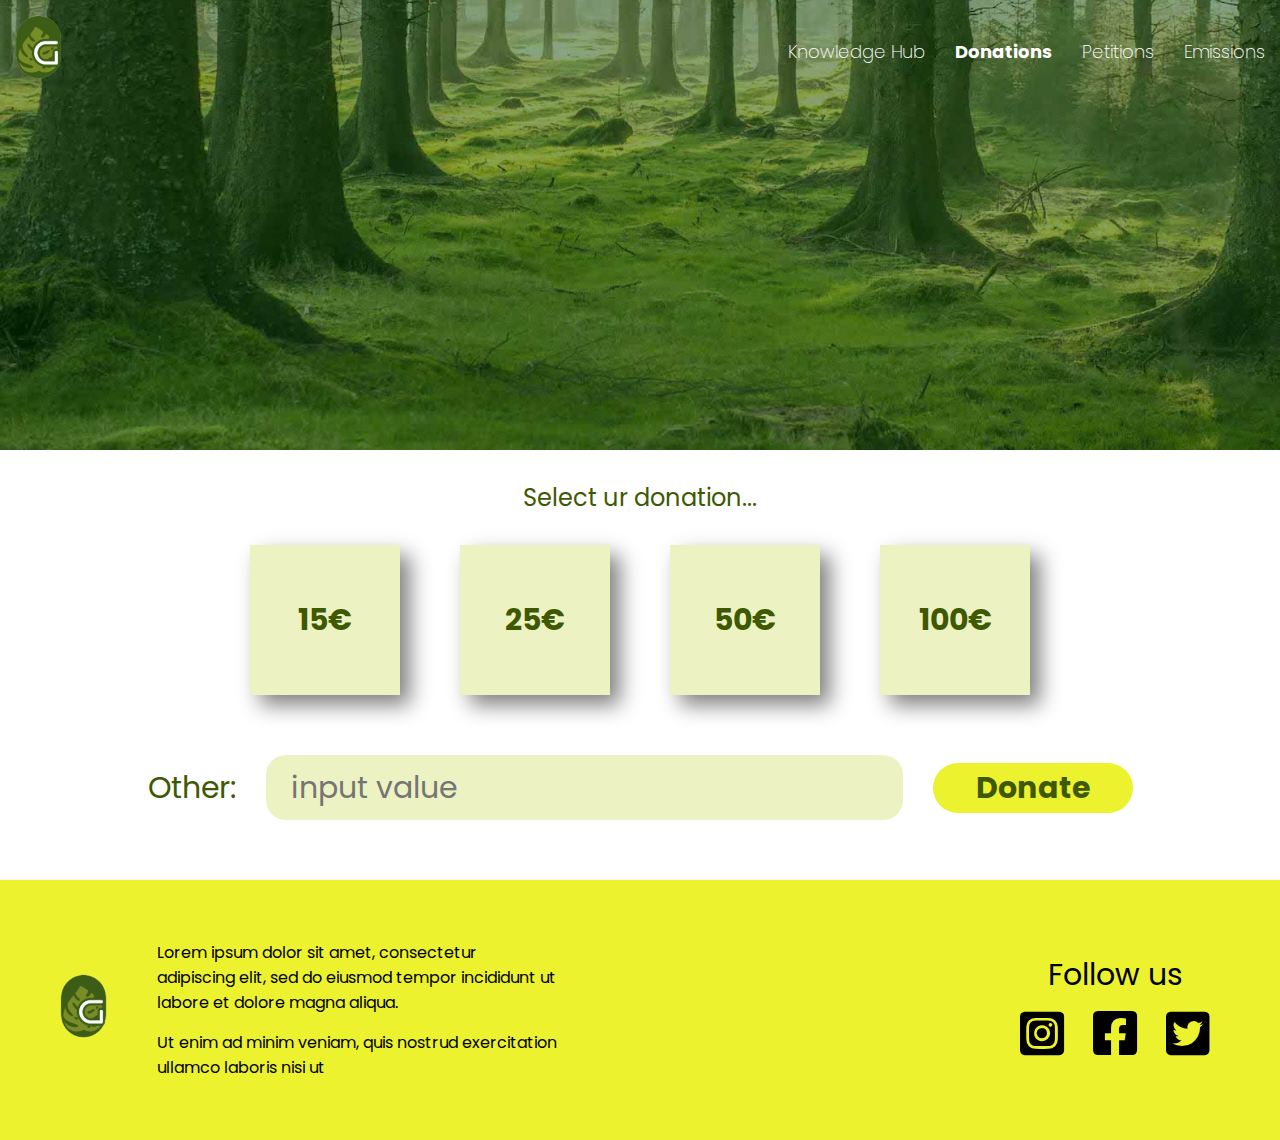
==== HTML/Donations.html @ 3ab7500e "commite" ====
<!DOCTYPE html>
<html lang="en">

<head>
    <meta charset="UTF-8">
    <meta name="viewport" content="width=device-width, initial-scale=1.0">
    <link rel="stylesheet" href="../CSS/all.min.css">
    <link rel="stylesheet" href="../CSS/Donations.css">
    <title>Document</title>
    <link rel="icon" href="../Images/Logo.png">
</head>

<body>
    <header>
        <div class="up">
            <a href="Index.html" class="logo">
                <img src="../Images/Logo.png" alt="Logo...">
            </a>
            <nav>
                <ul>
                    <li><a href="KnowledgeHub.html">Knowledge Hub</a></li>
                    <li><a href="Donations.html" class="active">Donations</a></li>
                    <li><a href="Petitions.html">Petitions</a></li>
                    <li><a href="Emissions.html">Emissions</a></li>
                </ul>
            </nav>
        </div>
    </header>

    <div class="main">
        <h2>Select ur donation...</h2>

        <div class="Donation">
            <div>15€</div>
            <div>25€</div>
            <div>50€</div>
            <div>100€</div>
        </div>

        <div class="Other">
            <p>Other:</p>
            <input type="number" placeholder="input value">
            <a href="">Donate</a>
        </div>
    </div>



    <footer>
        <div class="left">
            <a href="Index.html" class="logo">
                <img src="../Images/Logo.png" alt="Logo...">
            </a>
            <div>
                <p>Lorem ipsum dolor sit amet, consectetur adipiscing elit, sed do eiusmod tempor incididunt ut labore
                    et dolore magna aliqua.
                </p>
                <p>
                    Ut enim ad minim veniam, quis nostrud exercitation ullamco laboris nisi ut
                </p>
            </div>
        </div>
        <div class="right">
            <p>Follow us</p>
            <div>
                <a href="#"><i class="fa-brands fa-instagram-square"></i> </a>
                <a href="#"><i class="fa-brands fa-facebook-square"></i> </a>
                <a href="#"><i class="fa-brands fa-twitter-square"></i> </a>
            </div>
        </div>
    </footer>
</body>

</html>
---- CSS/Donations.css ----
@import url("https://fonts.googleapis.com/css2?family=Poppins:ital,wght@0,100;0,200;0,300;0,400;0,500;0,600;0,700;0,800;0,900;1,100;1,200;1,300;1,400;1,500;1,600;1,700;1,800;1,900&display=swap");*{margin:0;padding:0;border:0;font-family:"Poppins", sans-serif}.logo{-webkit-transition:1000ms;transition:1000ms}.logo:hover{-webkit-transform:rotatey(360deg);transform:rotatey(360deg)}.logo img{height:65px}header{position:relative;height:420px;background-image:-webkit-gradient(linear, left top, left bottom, from(#003f0075)),url(../Images/Forest_01.jpg);background-image:linear-gradient(#003f0075),url(../Images/Forest_01.jpg);background-position:center bottom;background-size:cover;display:-webkit-box;display:-ms-flexbox;display:flex;-webkit-box-orient:vertical;-webkit-box-direction:normal;-ms-flex-direction:column;flex-direction:column;color:white;padding:15px;z-index:0}header .up{display:-webkit-box;display:-ms-flexbox;display:flex;-webkit-box-align:center;-ms-flex-align:center;align-items:center;-webkit-box-pack:justify;-ms-flex-pack:justify;justify-content:space-between}header .up nav ul{display:-webkit-box;display:-ms-flexbox;display:flex;-webkit-box-align:center;-ms-flex-align:center;align-items:center;-webkit-box-pack:justify;-ms-flex-pack:justify;justify-content:space-between;list-style:none}header .up nav ul li{margin:0 30px 0 0;font-size:18px}header .up nav ul li a{display:inline-block;color:#fff;text-decoration:none;font-weight:200;-webkit-transition:500ms;transition:500ms}header .up nav ul li a:hover{-webkit-transform:scale(1.2);transform:scale(1.2);color:#ecf22e}header .up nav ul li .active{font-weight:bold}header .up nav ul li:last-child{margin:0}header .down{margin:auto;text-align:center;cursor:default}header .down h1{font-weight:200;font-size:55px}header .down h2{font-size:40px}footer{background-color:#ecf22e;display:-webkit-box;display:-ms-flexbox;display:flex;-webkit-box-align:center;-ms-flex-align:center;align-items:center;-webkit-box-pack:justify;-ms-flex-pack:justify;justify-content:space-between;padding:60px 60px}footer .left{display:-webkit-box;display:-ms-flexbox;display:flex;-webkit-box-align:center;-ms-flex-align:center;align-items:center;-webkit-box-pack:center;-ms-flex-pack:center;justify-content:center;-webkit-box-orient:horizontal;-webkit-box-direction:normal;-ms-flex-direction:row;flex-direction:row}footer .left p{width:400px;margin-left:50px;display:block}footer .left p:first-child{margin-bottom:15px}footer .right{display:-webkit-box;display:-ms-flexbox;display:flex;-webkit-box-align:center;-ms-flex-align:center;align-items:center;-webkit-box-pack:center;-ms-flex-pack:center;justify-content:center;-webkit-box-orient:vertical;-webkit-box-direction:normal;-ms-flex-direction:column;flex-direction:column;font-size:30px}footer .right a{text-decoration:none;color:#000;font-weight:100;-webkit-transition:500ms;transition:500ms}footer .right a i{margin:10px;font-size:50px}footer .right a:hover{color:#333}.main{display:-webkit-box;display:-ms-flexbox;display:flex;-webkit-box-align:center;-ms-flex-align:center;align-items:center;-webkit-box-pack:center;-ms-flex-pack:center;justify-content:center;-webkit-box-orient:vertical;-webkit-box-direction:normal;-ms-flex-direction:column;flex-direction:column;color:#3e5902}.main h2{margin:30px 0;font-weight:normal}.main .Donation{display:-webkit-box;display:-ms-flexbox;display:flex;-webkit-box-align:center;-ms-flex-align:center;align-items:center;-webkit-box-pack:center;-ms-flex-pack:center;justify-content:center;-webkit-box-orient:horizontal;-webkit-box-direction:normal;-ms-flex-direction:row;flex-direction:row}.main .Donation>div{width:150px;height:150px;background-color:#edf2c2;display:-webkit-box;display:-ms-flexbox;display:flex;-webkit-box-align:center;-ms-flex-align:center;align-items:center;-webkit-box-pack:center;-ms-flex-pack:center;justify-content:center;-webkit-box-orient:horizontal;-webkit-box-direction:normal;-ms-flex-direction:row;flex-direction:row;margin:0 30px;margin-bottom:60px;-webkit-box-shadow:10px 10px 20px gray;box-shadow:10px 10px 20px gray;font-weight:bold;font-size:30px;cursor:pointer}.main .Donation>div:hover{background-color:#d4e06e}.main .Other{display:-webkit-box;display:-ms-flexbox;display:flex;-webkit-box-align:center;-ms-flex-align:center;align-items:center;-webkit-box-pack:center;-ms-flex-pack:center;justify-content:center;-webkit-box-orient:horizontal;-webkit-box-direction:normal;-ms-flex-direction:row;flex-direction:row;font-size:30px;margin-bottom:60px}.main .Other a{display:-webkit-box;display:-ms-flexbox;display:flex;-webkit-box-align:center;-ms-flex-align:center;align-items:center;-webkit-box-pack:center;-ms-flex-pack:center;justify-content:center;-webkit-box-orient:horizontal;-webkit-box-direction:normal;-ms-flex-direction:row;flex-direction:row;border-radius:50px;background-color:#ecf22e;color:#3e5902;width:200px;height:50px;text-decoration:none;-webkit-transition:500ms;transition:500ms;font-weight:bold}.main .Other a:hover{background-color:#aaaf0b}.main .Other input{background-color:#edf2c2;height:45px;border-radius:20px;margin:0 30px;padding:10px 25px;font-size:30px;color:#3e5902}
/*# sourceMappingURL=Donations.css.map */
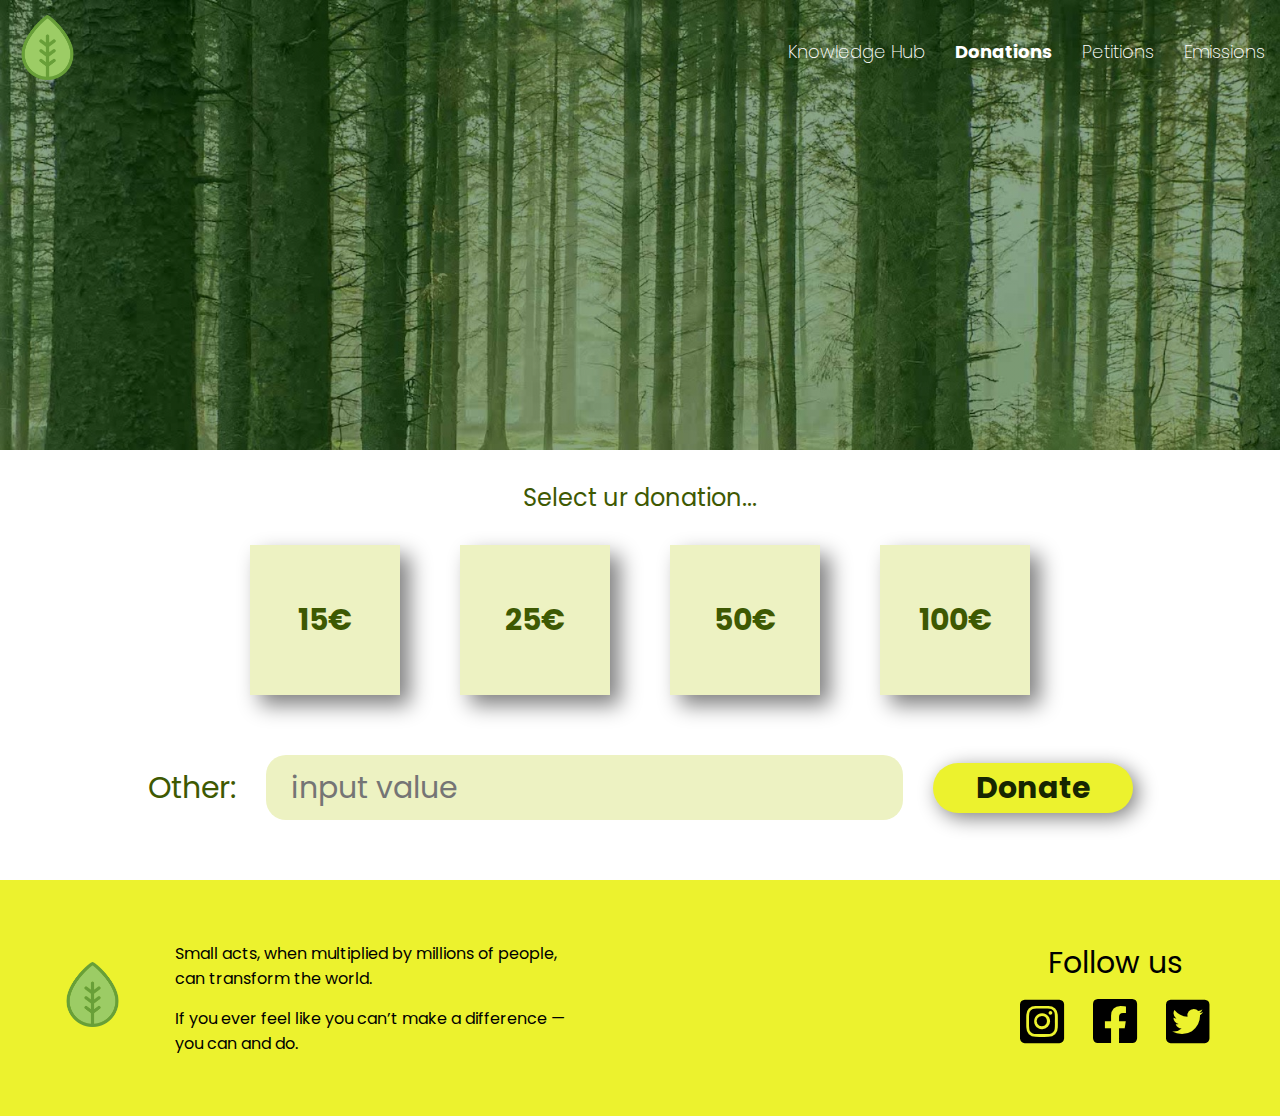
==== commit ed1a89ae: "Final" ====
--- a/HTML/Donations.html
+++ b/HTML/Donations.html
@@ -13,8 +13,8 @@
 <body>
     <header>
         <div class="up">
-            <a href="Index.html" class="logo">
-                <img src="../Images/Logo.png" alt="Logo...">
+            <a href="Index.html">
+                <img src="../Images/Logo.png" alt="Logo..." class="logo">
             </a>
             <nav>
                 <ul>
@@ -24,6 +24,14 @@
                     <li><a href="Emissions.html">Emissions</a></li>
                 </ul>
             </nav>
+        </div>
+        <!--Slike Koje se slajdaju sa desna na levo-->
+        <div class="holder">
+            <div class="element"></div>
+            <div class="element"></div>
+            <div class="element"></div>
+            <div class="element"></div>
+            <div class="filter"></div>
         </div>
     </header>
 
@@ -40,7 +48,10 @@
         <div class="Other">
             <p>Other:</p>
             <input type="number" placeholder="input value">
-            <a href="">Donate</a>
+            <!-- 
+                 TODO Dodati alert kada se pritisne na dugme
+            -->
+            <a onclick="console.log('Hvala na Donaciji')">Donate</a>
         </div>
     </div>
 
@@ -48,15 +59,14 @@
 
     <footer>
         <div class="left">
-            <a href="Index.html" class="logo">
-                <img src="../Images/Logo.png" alt="Logo...">
+            <a href="Index.html">
+                <img src="../Images/Logo.png" alt="Logo..." class="logo">
             </a>
             <div>
-                <p>Lorem ipsum dolor sit amet, consectetur adipiscing elit, sed do eiusmod tempor incididunt ut labore
-                    et dolore magna aliqua.
+                <p>
+                    Small acts, when multiplied by millions of people, can transform the world.
                 </p>
-                <p>
-                    Ut enim ad minim veniam, quis nostrud exercitation ullamco laboris nisi ut
+                <p>If you ever feel like you can’t make a difference — you can and do.
                 </p>
             </div>
         </div>
@@ -69,6 +79,8 @@
             </div>
         </div>
     </footer>
+
+    <script src="../JS/SlideBar.js"></script>
 </body>
 
 </html>--- a/CSS/Donations.css
+++ b/CSS/Donations.css
@@ -1,2 +1,2 @@
-@import url("https://fonts.googleapis.com/css2?family=Poppins:ital,wght@0,100;0,200;0,300;0,400;0,500;0,600;0,700;0,800;0,900;1,100;1,200;1,300;1,400;1,500;1,600;1,700;1,800;1,900&display=swap");*{margin:0;padding:0;border:0;font-family:"Poppins", sans-serif}.logo{-webkit-transition:1000ms;transition:1000ms}.logo:hover{-webkit-transform:rotatey(360deg);transform:rotatey(360deg)}.logo img{height:65px}header{position:relative;height:420px;background-image:-webkit-gradient(linear, left top, left bottom, from(#003f0075)),url(../Images/Forest_01.jpg);background-image:linear-gradient(#003f0075),url(../Images/Forest_01.jpg);background-position:center bottom;background-size:cover;display:-webkit-box;display:-ms-flexbox;display:flex;-webkit-box-orient:vertical;-webkit-box-direction:normal;-ms-flex-direction:column;flex-direction:column;color:white;padding:15px;z-index:0}header .up{display:-webkit-box;display:-ms-flexbox;display:flex;-webkit-box-align:center;-ms-flex-align:center;align-items:center;-webkit-box-pack:justify;-ms-flex-pack:justify;justify-content:space-between}header .up nav ul{display:-webkit-box;display:-ms-flexbox;display:flex;-webkit-box-align:center;-ms-flex-align:center;align-items:center;-webkit-box-pack:justify;-ms-flex-pack:justify;justify-content:space-between;list-style:none}header .up nav ul li{margin:0 30px 0 0;font-size:18px}header .up nav ul li a{display:inline-block;color:#fff;text-decoration:none;font-weight:200;-webkit-transition:500ms;transition:500ms}header .up nav ul li a:hover{-webkit-transform:scale(1.2);transform:scale(1.2);color:#ecf22e}header .up nav ul li .active{font-weight:bold}header .up nav ul li:last-child{margin:0}header .down{margin:auto;text-align:center;cursor:default}header .down h1{font-weight:200;font-size:55px}header .down h2{font-size:40px}footer{background-color:#ecf22e;display:-webkit-box;display:-ms-flexbox;display:flex;-webkit-box-align:center;-ms-flex-align:center;align-items:center;-webkit-box-pack:justify;-ms-flex-pack:justify;justify-content:space-between;padding:60px 60px}footer .left{display:-webkit-box;display:-ms-flexbox;display:flex;-webkit-box-align:center;-ms-flex-align:center;align-items:center;-webkit-box-pack:center;-ms-flex-pack:center;justify-content:center;-webkit-box-orient:horizontal;-webkit-box-direction:normal;-ms-flex-direction:row;flex-direction:row}footer .left p{width:400px;margin-left:50px;display:block}footer .left p:first-child{margin-bottom:15px}footer .right{display:-webkit-box;display:-ms-flexbox;display:flex;-webkit-box-align:center;-ms-flex-align:center;align-items:center;-webkit-box-pack:center;-ms-flex-pack:center;justify-content:center;-webkit-box-orient:vertical;-webkit-box-direction:normal;-ms-flex-direction:column;flex-direction:column;font-size:30px}footer .right a{text-decoration:none;color:#000;font-weight:100;-webkit-transition:500ms;transition:500ms}footer .right a i{margin:10px;font-size:50px}footer .right a:hover{color:#333}.main{display:-webkit-box;display:-ms-flexbox;display:flex;-webkit-box-align:center;-ms-flex-align:center;align-items:center;-webkit-box-pack:center;-ms-flex-pack:center;justify-content:center;-webkit-box-orient:vertical;-webkit-box-direction:normal;-ms-flex-direction:column;flex-direction:column;color:#3e5902}.main h2{margin:30px 0;font-weight:normal}.main .Donation{display:-webkit-box;display:-ms-flexbox;display:flex;-webkit-box-align:center;-ms-flex-align:center;align-items:center;-webkit-box-pack:center;-ms-flex-pack:center;justify-content:center;-webkit-box-orient:horizontal;-webkit-box-direction:normal;-ms-flex-direction:row;flex-direction:row}.main .Donation>div{width:150px;height:150px;background-color:#edf2c2;display:-webkit-box;display:-ms-flexbox;display:flex;-webkit-box-align:center;-ms-flex-align:center;align-items:center;-webkit-box-pack:center;-ms-flex-pack:center;justify-content:center;-webkit-box-orient:horizontal;-webkit-box-direction:normal;-ms-flex-direction:row;flex-direction:row;margin:0 30px;margin-bottom:60px;-webkit-box-shadow:10px 10px 20px gray;box-shadow:10px 10px 20px gray;font-weight:bold;font-size:30px;cursor:pointer}.main .Donation>div:hover{background-color:#d4e06e}.main .Other{display:-webkit-box;display:-ms-flexbox;display:flex;-webkit-box-align:center;-ms-flex-align:center;align-items:center;-webkit-box-pack:center;-ms-flex-pack:center;justify-content:center;-webkit-box-orient:horizontal;-webkit-box-direction:normal;-ms-flex-direction:row;flex-direction:row;font-size:30px;margin-bottom:60px}.main .Other a{display:-webkit-box;display:-ms-flexbox;display:flex;-webkit-box-align:center;-ms-flex-align:center;align-items:center;-webkit-box-pack:center;-ms-flex-pack:center;justify-content:center;-webkit-box-orient:horizontal;-webkit-box-direction:normal;-ms-flex-direction:row;flex-direction:row;border-radius:50px;background-color:#ecf22e;color:#3e5902;width:200px;height:50px;text-decoration:none;-webkit-transition:500ms;transition:500ms;font-weight:bold}.main .Other a:hover{background-color:#aaaf0b}.main .Other input{background-color:#edf2c2;height:45px;border-radius:20px;margin:0 30px;padding:10px 25px;font-size:30px;color:#3e5902}
+@import url("https://fonts.googleapis.com/css2?family=Poppins:ital,wght@0,100;0,200;0,300;0,400;0,500;0,600;0,700;0,800;0,900;1,100;1,200;1,300;1,400;1,500;1,600;1,700;1,800;1,900&display=swap");*{margin:0;padding:0;border:0;font-family:"Poppins", sans-serif}.logo{height:65px;-webkit-transition:1000ms;transition:1000ms}.logo:hover{-webkit-transform:rotatey(360deg);transform:rotatey(360deg)}header{position:relative;height:420px;display:-webkit-box;display:-ms-flexbox;display:flex;-webkit-box-orient:vertical;-webkit-box-direction:normal;-ms-flex-direction:column;flex-direction:column;color:white;padding:15px;z-index:0;overflow:hidden}header .up{display:-webkit-box;display:-ms-flexbox;display:flex;-webkit-box-align:center;-ms-flex-align:center;align-items:center;-webkit-box-pack:justify;-ms-flex-pack:justify;justify-content:space-between}header .up nav ul{display:-webkit-box;display:-ms-flexbox;display:flex;-webkit-box-align:center;-ms-flex-align:center;align-items:center;-webkit-box-pack:justify;-ms-flex-pack:justify;justify-content:space-between;list-style:none}header .up nav ul li{margin:0 30px 0 0;font-size:18px}header .up nav ul li a{display:inline-block;color:#fff;text-decoration:none;font-weight:200;-webkit-transition:500ms;transition:500ms}header .up nav ul li a:hover{-webkit-transform:scale(1.2);transform:scale(1.2);color:#ecf22e}header .up nav ul li .active{font-weight:bold}header .up nav ul li:last-child{margin:0}header .down{margin:auto;text-align:center;cursor:default}header .down h1{font-weight:200;font-size:55px}header .down h2{font-size:40px}header .holder{height:100%;position:absolute;top:0;left:0;z-index:-1;display:-webkit-box;display:-ms-flexbox;display:flex;-webkit-transition:800ms;transition:800ms;z-index:-1}header .holder .filter{width:100%;height:100%;position:absolute;top:0;left:0;background-image:-webkit-gradient(linear, left top, left bottom, from(#003f0075));background-image:linear-gradient(#003f0075)}header .holder .element{background-image:url(../Images/Header/1.jpg);width:100vw;height:100%;background-size:cover}footer{background-color:#ecf22e;display:-webkit-box;display:-ms-flexbox;display:flex;-webkit-box-align:center;-ms-flex-align:center;align-items:center;-webkit-box-pack:justify;-ms-flex-pack:justify;justify-content:space-between;padding:60px 60px}footer .left{display:-webkit-box;display:-ms-flexbox;display:flex;-webkit-box-align:center;-ms-flex-align:center;align-items:center;-webkit-box-pack:center;-ms-flex-pack:center;justify-content:center;-webkit-box-orient:horizontal;-webkit-box-direction:normal;-ms-flex-direction:row;flex-direction:row}footer .left p{width:400px;margin-left:50px;display:block}footer .left p:first-child{margin-bottom:15px}footer .right{display:-webkit-box;display:-ms-flexbox;display:flex;-webkit-box-align:center;-ms-flex-align:center;align-items:center;-webkit-box-pack:center;-ms-flex-pack:center;justify-content:center;-webkit-box-orient:vertical;-webkit-box-direction:normal;-ms-flex-direction:column;flex-direction:column;font-size:30px}footer .right a{text-decoration:none;color:#000;font-weight:100;-webkit-transition:500ms;transition:500ms}footer .right a i{margin:10px;font-size:50px}footer .right a:hover{color:#333}.main{display:-webkit-box;display:-ms-flexbox;display:flex;-webkit-box-align:center;-ms-flex-align:center;align-items:center;-webkit-box-pack:center;-ms-flex-pack:center;justify-content:center;-webkit-box-orient:vertical;-webkit-box-direction:normal;-ms-flex-direction:column;flex-direction:column;color:#3e5902}.main h2{margin:30px 0;font-weight:normal}.main .Donation{display:-webkit-box;display:-ms-flexbox;display:flex;-webkit-box-align:center;-ms-flex-align:center;align-items:center;-webkit-box-pack:center;-ms-flex-pack:center;justify-content:center;-webkit-box-orient:horizontal;-webkit-box-direction:normal;-ms-flex-direction:row;flex-direction:row}.main .Donation>div{width:150px;height:150px;background-color:#edf2c2;display:-webkit-box;display:-ms-flexbox;display:flex;-webkit-box-align:center;-ms-flex-align:center;align-items:center;-webkit-box-pack:center;-ms-flex-pack:center;justify-content:center;-webkit-box-orient:horizontal;-webkit-box-direction:normal;-ms-flex-direction:row;flex-direction:row;margin:0 30px;margin-bottom:60px;-webkit-box-shadow:10px 10px 20px gray;box-shadow:10px 10px 20px gray;font-weight:bold;font-size:30px;cursor:pointer}.main .Donation>div:hover{background-color:#d4e06e}.main .Other{display:-webkit-box;display:-ms-flexbox;display:flex;-webkit-box-align:center;-ms-flex-align:center;align-items:center;-webkit-box-pack:center;-ms-flex-pack:center;justify-content:center;-webkit-box-orient:horizontal;-webkit-box-direction:normal;-ms-flex-direction:row;flex-direction:row;font-size:30px;margin-bottom:60px}.main .Other a{display:-webkit-box;display:-ms-flexbox;display:flex;-webkit-box-align:center;-ms-flex-align:center;align-items:center;-webkit-box-pack:center;-ms-flex-pack:center;justify-content:center;-webkit-box-orient:horizontal;-webkit-box-direction:normal;-ms-flex-direction:row;flex-direction:row;border-radius:50px;background-color:#ecf22e;color:#172601;width:200px;height:50px;text-decoration:none;-webkit-transition:500ms;transition:500ms;font-weight:bold;-webkit-box-shadow:5px 5px 20px gray;box-shadow:5px 5px 20px gray;cursor:pointer;-webkit-user-select:none;-moz-user-select:none;-ms-user-select:none;user-select:none}.main .Other a:hover{background-color:#aaaf0b}.main .Other input{background-color:#edf2c2;height:45px;border-radius:20px;margin:0 30px;padding:10px 25px;font-size:30px;color:#3e5902}
 /*# sourceMappingURL=Donations.css.map */